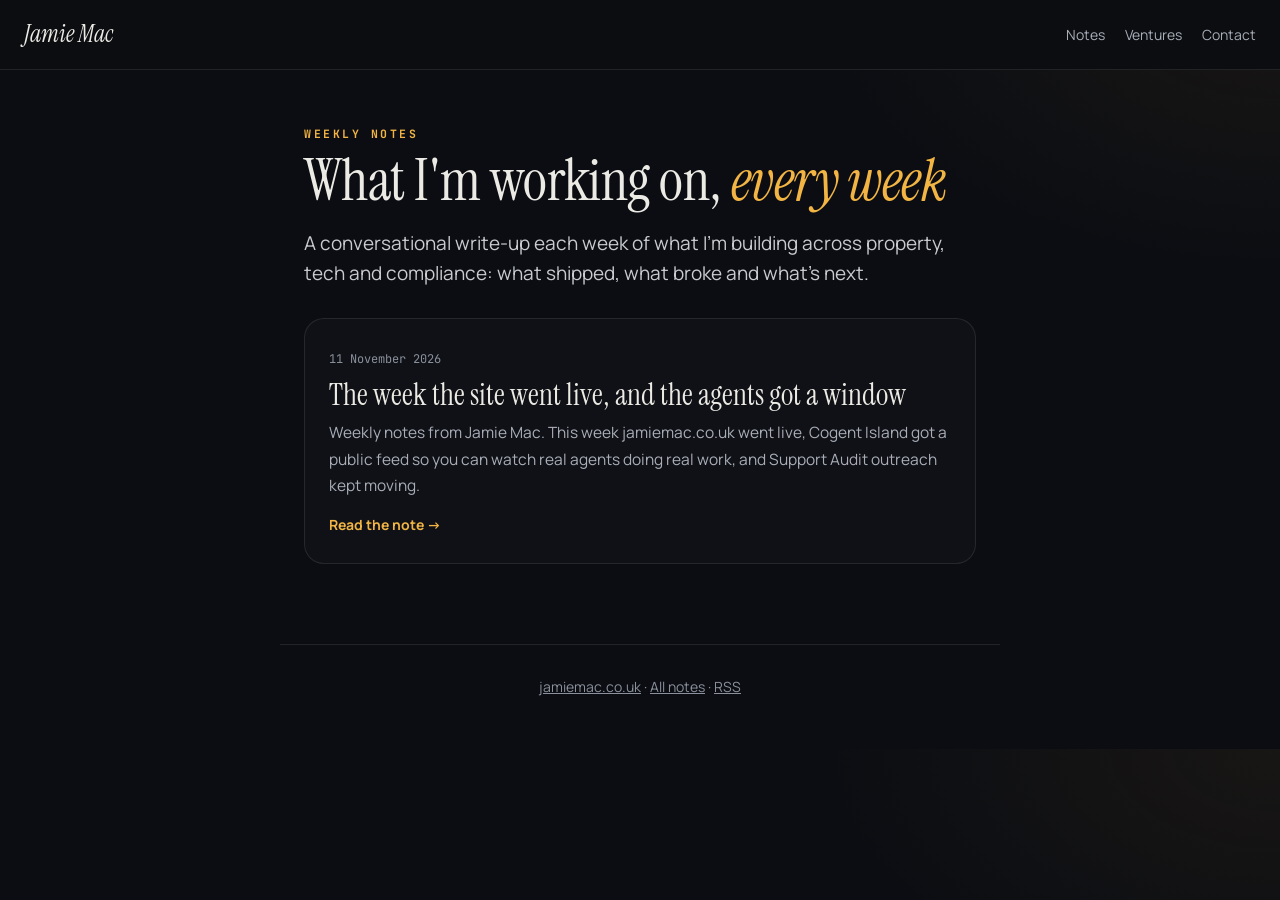
==== blog/index.html @ 2707a490 "Yard performance, mobile reading, weekly notes blog, Bing/IndexNow - Yard: shared materials and merg" ====
<!DOCTYPE html>
<html lang="en-GB">
<head>
<meta charset="utf-8">
<meta name="viewport" content="width=device-width, initial-scale=1">
<title>Weekly notes · Jamie Mac</title>
<meta name="description" content="Weekly notes from Jamie Mac on what he is building across property, tech and compliance: what shipped, what broke and what is next.">
<link rel="canonical" href="https://jamiemac.co.uk/blog/">
<meta name="author" content="Jamie Mac">
<meta name="robots" content="index, follow, max-image-preview:large">
<meta property="og:type" content="website">
<meta property="og:site_name" content="Jamie Mac">
<meta property="og:locale" content="en_GB">
<meta property="og:url" content="https://jamiemac.co.uk/blog/">
<meta property="og:title" content="Weekly notes · Jamie Mac">
<meta property="og:description" content="Weekly notes from Jamie Mac on what he is building across property, tech and compliance: what shipped, what broke and what is next.">
<meta property="og:image" content="https://jamiemac.co.uk/img/og.jpg">
<meta name="twitter:card" content="summary_large_image">
<meta name="theme-color" content="#0B0D12">
<link rel="icon" href="/favicon.svg" type="image/svg+xml">
<link rel="alternate" type="application/rss+xml" title="Jamie Mac · Weekly notes" href="/feed.xml">
<link rel="preconnect" href="https://fonts.googleapis.com"><link rel="preconnect" href="https://fonts.gstatic.com" crossorigin>
<link href="https://fonts.googleapis.com/css2?family=Instrument+Serif:ital@0;1&family=Manrope:wght@400;600;700&family=JetBrains+Mono:wght@500;700&display=swap" rel="stylesheet">
<link rel="stylesheet" href="/blog/blog.css">
<script type="application/ld+json">{"@context": "https://schema.org", "@type": "Blog", "@id": "https://jamiemac.co.uk/blog/#blog", "name": "Jamie Mac · Weekly notes", "url": "https://jamiemac.co.uk/blog/", "inLanguage": "en-GB", "description": "Weekly notes on what Jamie Mac is building across property, tech and compliance.", "author": {"@type": "Person", "@id": "https://jamiemac.co.uk/#jamie", "name": "Jamie Mac"}, "blogPost": [{"@type": "BlogPosting", "headline": "The week the site went live, and the agents got a window", "url": "https://jamiemac.co.uk/blog/the-week-the-site-went-live/", "datePublished": "2026-11-11"}]}</script>
</head>
<body>
<header class="bh"><a class="brand" href="/">Jamie Mac</a><nav aria-label="Main"><a href="/blog/">Notes</a><a href="/#ventures">Ventures</a><a href="/#contact">Contact</a></nav></header>
<main class="list">
<p class="kick">Weekly notes</p>
<h1>What I'm working on, <em>every week</em></h1>
<p class="lede">A conversational write-up each week of what I'm building across property, tech and compliance: what shipped, what broke and what's next.</p>
<ul class="posts">
<li><a href="/blog/the-week-the-site-went-live/"><time datetime="2026-11-11">11 November 2026</time><h2>The week the site went live, and the agents got a window</h2><p>Weekly notes from Jamie Mac. This week jamiemac.co.uk went live, Cogent Island got a public feed so you can watch real agents doing real work, and Support Audit outreach kept moving.</p><span class="more">Read the note →</span></a></li>
</ul>
</main>
<footer class="bf"><a href="/">jamiemac.co.uk</a> · <a href="/blog/">All notes</a> · <a href="/feed.xml">RSS</a></footer>
</body>
</html>
---- blog/blog.css ----
/* Weekly notes: a calm reading page in the same night-sky palette as the homepage. */
:root{--bg:#0B0D12;--text:#ECEAE4;--muted:#A9AEB8;--line:rgba(255,255,255,.09);--amber:#F2B544;--display:'Instrument Serif',Georgia,serif;--body:'Manrope',system-ui,-apple-system,Segoe UI,sans-serif;--mono:'JetBrains Mono',ui-monospace,Menlo,monospace;color-scheme:dark}
*{box-sizing:border-box}
body{margin:0;background:radial-gradient(60vw 50vh at 100% 0%,rgba(242,181,68,.06),transparent 60%),var(--bg);color:var(--text);font:17px/1.7 var(--body);-webkit-font-smoothing:antialiased}
a{color:var(--amber)}
a:focus-visible{outline:2px solid var(--amber);outline-offset:3px;border-radius:4px}
.bh{position:sticky;top:0;z-index:5;display:flex;justify-content:space-between;align-items:center;gap:16px;padding:14px 24px;background:rgba(11,13,18,.94);border-bottom:1px solid var(--line)}
.bh .brand{font-family:var(--display);font-style:italic;font-size:24px;color:var(--text);text-decoration:none}
.bh nav{display:flex;gap:20px;font-size:14px}
.bh nav a{color:var(--muted);text-decoration:none}
.bh nav a:hover{color:var(--text)}
main{max-width:720px;margin:0 auto;padding:56px 24px 80px}
.kick{margin:0 0 10px;font:700 11.5px var(--mono);letter-spacing:.22em;text-transform:uppercase;color:var(--amber)}
h1{margin:0 0 16px;font-family:var(--display);font-weight:400;font-size:clamp(38px,6vw,58px);line-height:1.05;letter-spacing:-.01em;text-wrap:balance}
h1 em{color:var(--amber)}
.lede{margin:0 0 30px;font-size:19px;color:#C9CBD1;line-height:1.6}
.meta{margin:0 0 18px;font:13px var(--mono);color:#8a909c}
.meta a{color:inherit}
.crumb{font-size:13px;color:#8a909c;margin-bottom:26px}
.crumb a{color:#8a909c;text-decoration:none}.crumb span{margin:0 6px}
.prose{border-top:1px solid var(--line);padding-top:12px}
.prose h2{margin:44px 0 12px;font-family:var(--display);font-weight:400;font-size:32px;line-height:1.15}
.prose h3{margin:30px 0 8px;font-size:19px}
.prose p{margin:0 0 18px}
.prose ul{margin:0 0 20px;padding-left:20px}
.prose li{margin:0 0 8px}
.prose li::marker{color:var(--amber)}
.prose strong{color:#fff}
.author{display:flex;gap:16px;align-items:center;margin-top:48px;padding:20px;border:1px solid var(--line);border-radius:18px;background:rgba(255,255,255,.02)}
.author img{width:64px;height:64px;border-radius:50%;object-fit:cover;flex:none}
.author b{display:block;font-size:16px}
.author span{font-size:14px;color:var(--muted);line-height:1.5}
.pn{display:grid;grid-template-columns:repeat(auto-fit,minmax(220px,1fr));gap:12px;margin-top:28px}
.pn a{display:block;padding:16px 18px;border:1px solid var(--line);border-radius:14px;color:var(--text);text-decoration:none}
.pn a:hover{border-color:var(--amber)}
.pn small{display:block;font:700 10.5px var(--mono);letter-spacing:.18em;text-transform:uppercase;color:var(--amber);margin-bottom:4px}
.pn .older{text-align:right}
.posts{list-style:none;margin:10px 0 0;padding:0;display:flex;flex-direction:column;gap:14px}
.posts a{display:block;padding:24px;border:1px solid var(--line);border-radius:20px;background:rgba(255,255,255,.02);color:var(--text);text-decoration:none;transition:border-color .3s,transform .3s}
.posts a:hover{border-color:var(--amber);transform:translateY(-2px)}
.posts time{font:12px var(--mono);color:#8a909c}
.posts h2{margin:6px 0 8px;font-family:var(--display);font-weight:400;font-size:30px;line-height:1.1}
.posts p{margin:0 0 12px;color:var(--muted);font-size:15.5px}
.posts .more{font-weight:700;font-size:14px;color:var(--amber)}
.bf{max-width:720px;margin:0 auto;padding:30px 24px 50px;border-top:1px solid var(--line);font-size:14px;color:#8a909c;text-align:center}
.bf a{color:#8a909c}
@media (max-width:640px){
  body{font-size:16.5px}
  .bh{padding:12px 18px}.bh nav{gap:14px}
  main{padding:36px 20px 60px}
  h1{font-size:36px}
  .lede{font-size:17px}
  .prose h2{font-size:27px;margin-top:36px}
  .posts a{padding:20px}
  .posts h2{font-size:25px}
  .pn .older{text-align:left}
}
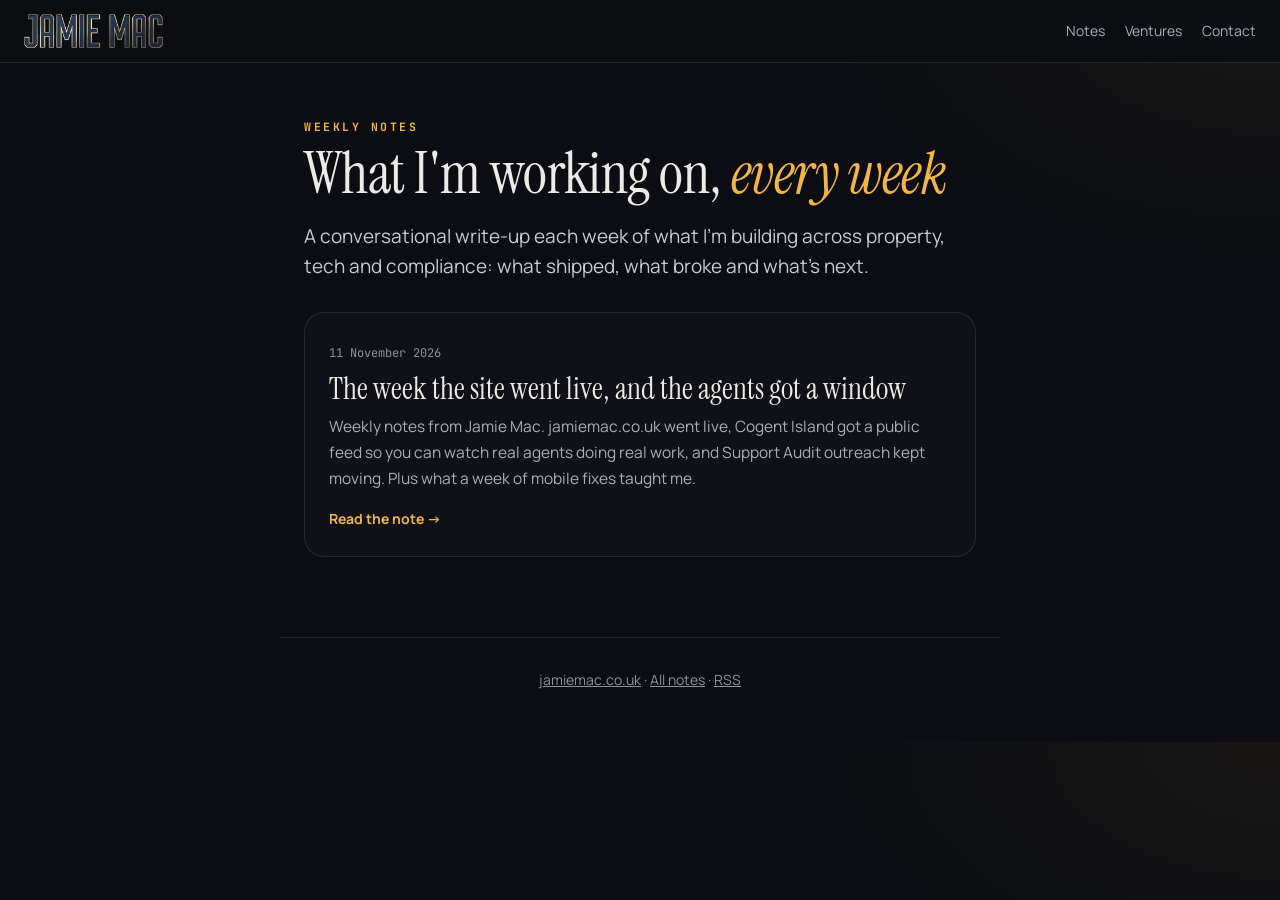
==== commit be650039: "Remove side light, add logo, cleaner menu, island auto-loads with poster, richer notes - Replace the" ====
--- a/blog/index.html
+++ b/blog/index.html
@@ -25,13 +25,13 @@
 <script type="application/ld+json">{"@context": "https://schema.org", "@type": "Blog", "@id": "https://jamiemac.co.uk/blog/#blog", "name": "Jamie Mac · Weekly notes", "url": "https://jamiemac.co.uk/blog/", "inLanguage": "en-GB", "description": "Weekly notes on what Jamie Mac is building across property, tech and compliance.", "author": {"@type": "Person", "@id": "https://jamiemac.co.uk/#jamie", "name": "Jamie Mac"}, "blogPost": [{"@type": "BlogPosting", "headline": "The week the site went live, and the agents got a window", "url": "https://jamiemac.co.uk/blog/the-week-the-site-went-live/", "datePublished": "2026-11-11"}]}</script>
 </head>
 <body>
-<header class="bh"><a class="brand" href="/">Jamie Mac</a><nav aria-label="Main"><a href="/blog/">Notes</a><a href="/#ventures">Ventures</a><a href="/#contact">Contact</a></nav></header>
+<header class="bh"><a class="brand" href="/" aria-label="Jamie Mac home"><img src="/img/logo-mark.webp" alt="Jamie Mac" width="480" height="117"></a><nav aria-label="Main"><a href="/blog/">Notes</a><a href="/#ventures">Ventures</a><a href="/#contact">Contact</a></nav></header>
 <main class="list">
 <p class="kick">Weekly notes</p>
 <h1>What I'm working on, <em>every week</em></h1>
 <p class="lede">A conversational write-up each week of what I'm building across property, tech and compliance: what shipped, what broke and what's next.</p>
 <ul class="posts">
-<li><a href="/blog/the-week-the-site-went-live/"><time datetime="2026-11-11">11 November 2026</time><h2>The week the site went live, and the agents got a window</h2><p>Weekly notes from Jamie Mac. This week jamiemac.co.uk went live, Cogent Island got a public feed so you can watch real agents doing real work, and Support Audit outreach kept moving.</p><span class="more">Read the note →</span></a></li>
+<li><a href="/blog/the-week-the-site-went-live/"><time datetime="2026-11-11">11 November 2026</time><h2>The week the site went live, and the agents got a window</h2><p>Weekly notes from Jamie Mac. jamiemac.co.uk went live, Cogent Island got a public feed so you can watch real agents doing real work, and Support Audit outreach kept moving. Plus what a week of mobile fixes taught me.</p><span class="more">Read the note →</span></a></li>
 </ul>
 </main>
 <footer class="bf"><a href="/">jamiemac.co.uk</a> · <a href="/blog/">All notes</a> · <a href="/feed.xml">RSS</a></footer>
--- a/blog/blog.css
+++ b/blog/blog.css
@@ -5,7 +5,8 @@
 a{color:var(--amber)}
 a:focus-visible{outline:2px solid var(--amber);outline-offset:3px;border-radius:4px}
 .bh{position:sticky;top:0;z-index:5;display:flex;justify-content:space-between;align-items:center;gap:16px;padding:14px 24px;background:rgba(11,13,18,.94);border-bottom:1px solid var(--line)}
-.bh .brand{font-family:var(--display);font-style:italic;font-size:24px;color:var(--text);text-decoration:none}
+.bh .brand{display:flex;align-items:center}
+.bh .brand img{display:block;height:34px;width:auto}
 .bh nav{display:flex;gap:20px;font-size:14px}
 .bh nav a{color:var(--muted);text-decoration:none}
 .bh nav a:hover{color:var(--text)}
@@ -44,7 +45,22 @@
 .posts .more{font-weight:700;font-size:14px;color:var(--amber)}
 .bf{max-width:720px;margin:0 auto;padding:30px 24px 50px;border-top:1px solid var(--line);font-size:14px;color:#8a909c;text-align:center}
 .bf a{color:#8a909c}
+html{scroll-behavior:smooth}
+.prose h2{scroll-margin-top:80px}
+.short{margin:0 0 26px;padding:22px 24px;border:1px solid rgba(242,181,68,.35);border-radius:20px;background:linear-gradient(160deg,rgba(242,181,68,.09),rgba(255,255,255,.015))}
+.short ul{margin:6px 0 0;padding:0;list-style:none;display:flex;flex-direction:column;gap:10px}
+.short li{position:relative;padding-left:26px;font-size:16px;line-height:1.55}
+.short li::before{content:"";position:absolute;left:2px;top:.55em;width:10px;height:10px;border-radius:3px;background:var(--amber);box-shadow:0 0 10px rgba(242,181,68,.6);transform:rotate(45deg)}
+.toc{margin:0 0 30px;padding:0 0 0 2px}
+.toc ol{margin:6px 0 0;padding-left:20px;display:grid;gap:4px;font-size:15px}
+.toc a{color:var(--muted);text-decoration:none}.toc a:hover{color:var(--text)}
+.toc li::marker{color:#6b7180;font:12px var(--mono)}
+.take{margin:6px 0 24px;padding:16px 20px;border-left:3px solid var(--amber);border-radius:0 14px 14px 0;background:rgba(242,181,68,.07)}
+.take b{display:block;font:700 11px var(--mono);letter-spacing:.18em;text-transform:uppercase;color:var(--amber);margin-bottom:4px}
+.take p{margin:0;color:#e9e6de}
 @media (max-width:640px){
+  .bh .brand img{height:28px}
+  .short{padding:18px 18px}
   body{font-size:16.5px}
   .bh{padding:12px 18px}.bh nav{gap:14px}
   main{padding:36px 20px 60px}
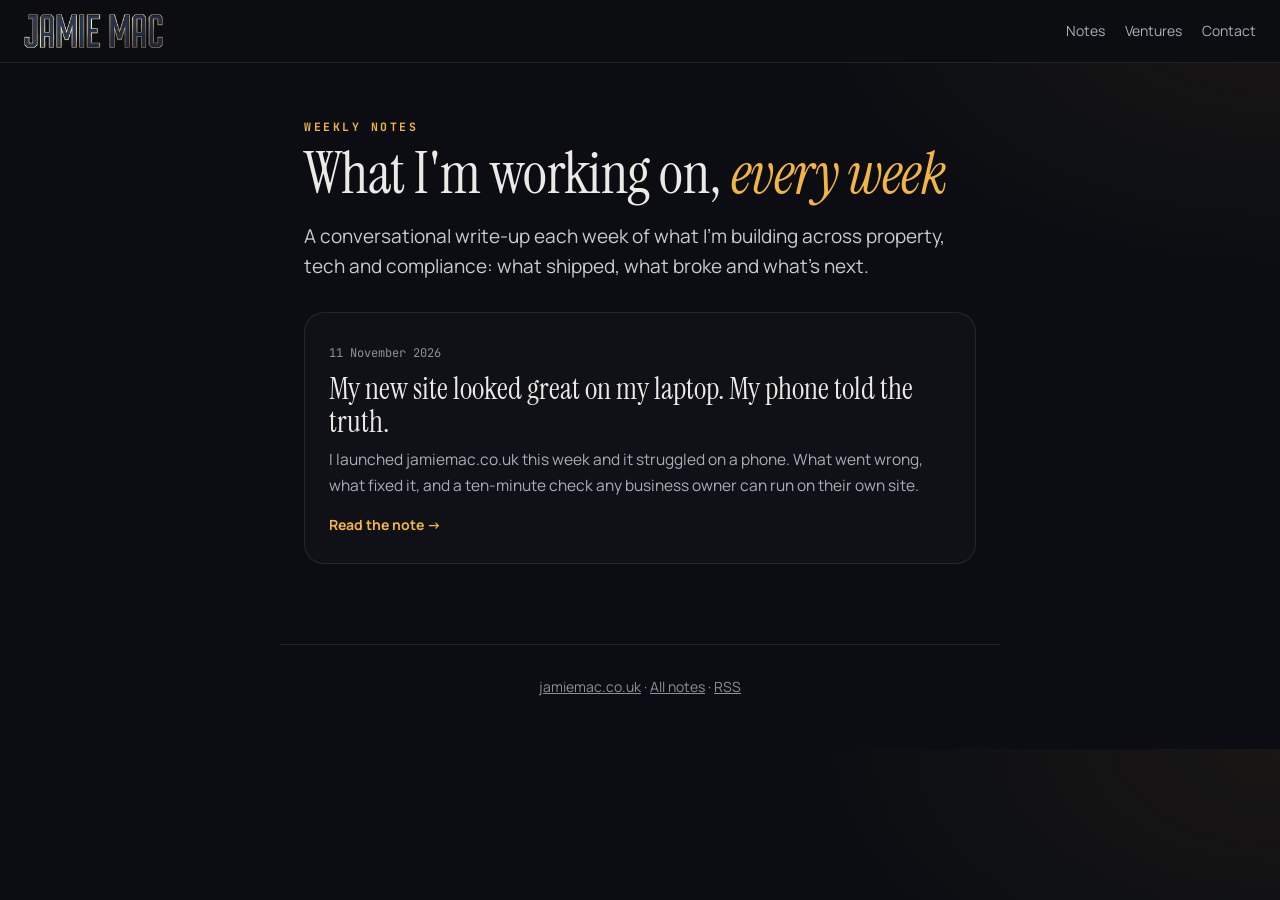
==== commit c0c43617: "Rewrite first note around one clear point, conversational Co-Authored-By: Claude Opus 5.5 <noreply@a" ====
--- a/blog/index.html
+++ b/blog/index.html
@@ -22,7 +22,7 @@
 <link rel="preconnect" href="https://fonts.googleapis.com"><link rel="preconnect" href="https://fonts.gstatic.com" crossorigin>
 <link href="https://fonts.googleapis.com/css2?family=Instrument+Serif:ital@0;1&family=Manrope:wght@400;600;700&family=JetBrains+Mono:wght@500;700&display=swap" rel="stylesheet">
 <link rel="stylesheet" href="/blog/blog.css">
-<script type="application/ld+json">{"@context": "https://schema.org", "@type": "Blog", "@id": "https://jamiemac.co.uk/blog/#blog", "name": "Jamie Mac · Weekly notes", "url": "https://jamiemac.co.uk/blog/", "inLanguage": "en-GB", "description": "Weekly notes on what Jamie Mac is building across property, tech and compliance.", "author": {"@type": "Person", "@id": "https://jamiemac.co.uk/#jamie", "name": "Jamie Mac"}, "blogPost": [{"@type": "BlogPosting", "headline": "The week the site went live, and the agents got a window", "url": "https://jamiemac.co.uk/blog/the-week-the-site-went-live/", "datePublished": "2026-11-11"}]}</script>
+<script type="application/ld+json">{"@context": "https://schema.org", "@type": "Blog", "@id": "https://jamiemac.co.uk/blog/#blog", "name": "Jamie Mac · Weekly notes", "url": "https://jamiemac.co.uk/blog/", "inLanguage": "en-GB", "description": "Weekly notes on what Jamie Mac is building across property, tech and compliance.", "author": {"@type": "Person", "@id": "https://jamiemac.co.uk/#jamie", "name": "Jamie Mac"}, "blogPost": [{"@type": "BlogPosting", "headline": "My new site looked great on my laptop. My phone told the truth.", "url": "https://jamiemac.co.uk/blog/the-week-the-site-went-live/", "datePublished": "2026-11-11"}]}</script>
 </head>
 <body>
 <header class="bh"><a class="brand" href="/" aria-label="Jamie Mac home"><img src="/img/logo-mark.webp" alt="Jamie Mac" width="480" height="117"></a><nav aria-label="Main"><a href="/blog/">Notes</a><a href="/#ventures">Ventures</a><a href="/#contact">Contact</a></nav></header>
@@ -31,7 +31,7 @@
 <h1>What I'm working on, <em>every week</em></h1>
 <p class="lede">A conversational write-up each week of what I'm building across property, tech and compliance: what shipped, what broke and what's next.</p>
 <ul class="posts">
-<li><a href="/blog/the-week-the-site-went-live/"><time datetime="2026-11-11">11 November 2026</time><h2>The week the site went live, and the agents got a window</h2><p>Weekly notes from Jamie Mac. jamiemac.co.uk went live, Cogent Island got a public feed so you can watch real agents doing real work, and Support Audit outreach kept moving. Plus what a week of mobile fixes taught me.</p><span class="more">Read the note →</span></a></li>
+<li><a href="/blog/the-week-the-site-went-live/"><time datetime="2026-11-11">11 November 2026</time><h2>My new site looked great on my laptop. My phone told the truth.</h2><p>I launched jamiemac.co.uk this week and it struggled on a phone. What went wrong, what fixed it, and a ten-minute check any business owner can run on their own site.</p><span class="more">Read the note →</span></a></li>
 </ul>
 </main>
 <footer class="bf"><a href="/">jamiemac.co.uk</a> · <a href="/blog/">All notes</a> · <a href="/feed.xml">RSS</a></footer>
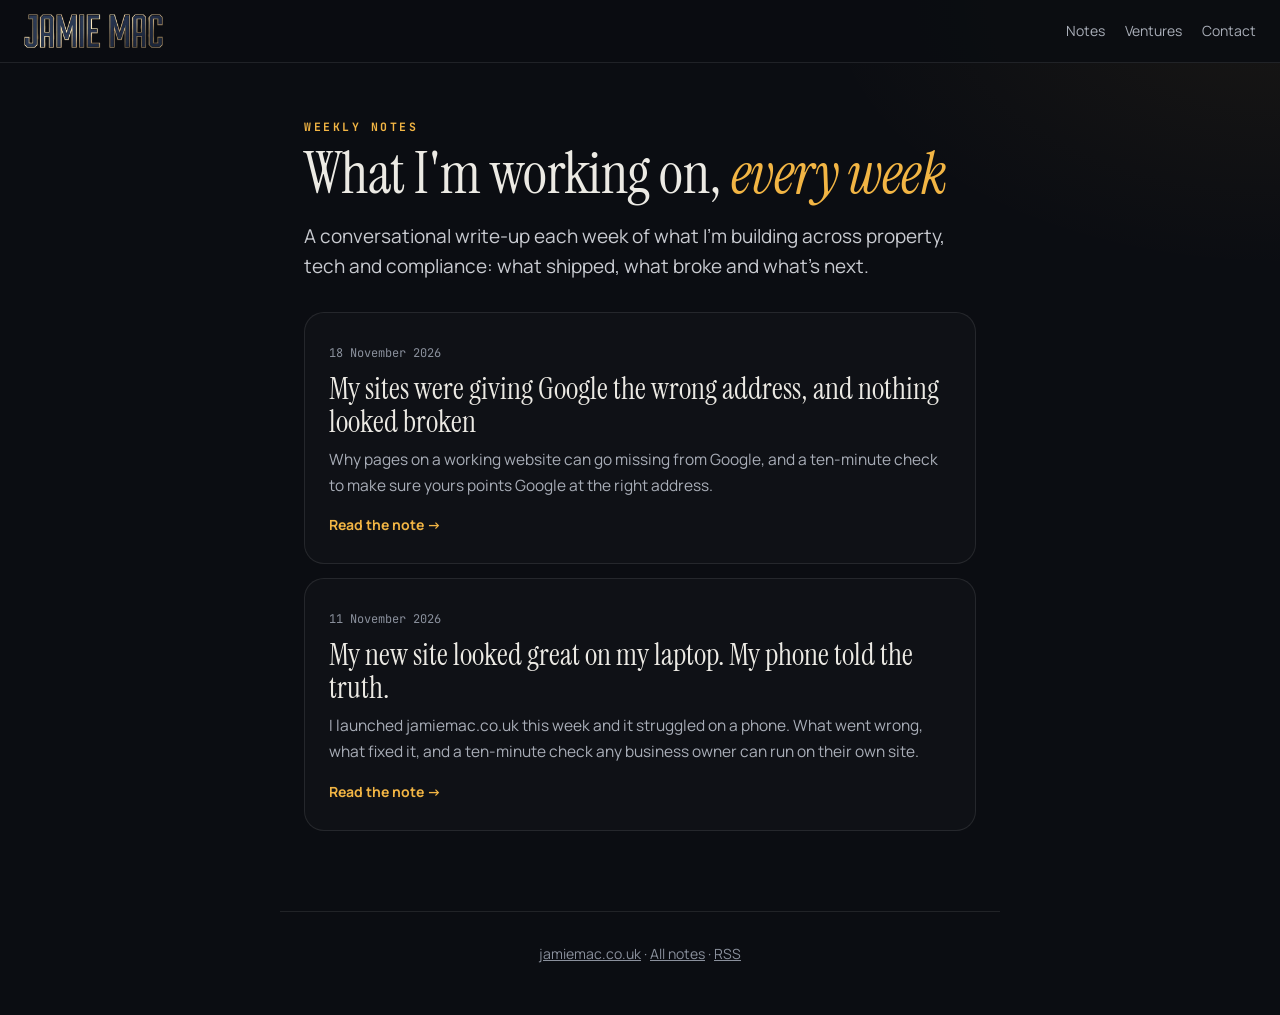
==== commit 26a28654: "Note: My sites were giving Google the wrong address, and nothing looked broken Weekly note for 18 No" ====
--- a/blog/index.html
+++ b/blog/index.html
@@ -22,7 +22,7 @@
 <link rel="preconnect" href="https://fonts.googleapis.com"><link rel="preconnect" href="https://fonts.gstatic.com" crossorigin>
 <link href="https://fonts.googleapis.com/css2?family=Instrument+Serif:ital@0;1&family=Manrope:wght@400;600;700&family=JetBrains+Mono:wght@500;700&display=swap" rel="stylesheet">
 <link rel="stylesheet" href="/blog/blog.css">
-<script type="application/ld+json">{"@context": "https://schema.org", "@type": "Blog", "@id": "https://jamiemac.co.uk/blog/#blog", "name": "Jamie Mac · Weekly notes", "url": "https://jamiemac.co.uk/blog/", "inLanguage": "en-GB", "description": "Weekly notes on what Jamie Mac is building across property, tech and compliance.", "author": {"@type": "Person", "@id": "https://jamiemac.co.uk/#jamie", "name": "Jamie Mac"}, "blogPost": [{"@type": "BlogPosting", "headline": "My new site looked great on my laptop. My phone told the truth.", "url": "https://jamiemac.co.uk/blog/the-week-the-site-went-live/", "datePublished": "2026-11-11"}]}</script>
+<script type="application/ld+json">{"@context": "https://schema.org", "@type": "Blog", "@id": "https://jamiemac.co.uk/blog/#blog", "name": "Jamie Mac · Weekly notes", "url": "https://jamiemac.co.uk/blog/", "inLanguage": "en-GB", "description": "Weekly notes on what Jamie Mac is building across property, tech and compliance.", "author": {"@type": "Person", "@id": "https://jamiemac.co.uk/#jamie", "name": "Jamie Mac"}, "blogPost": [{"@type": "BlogPosting", "headline": "My sites were giving Google the wrong address, and nothing looked broken", "url": "https://jamiemac.co.uk/blog/giving-google-the-wrong-address/", "datePublished": "2026-11-18"}, {"@type": "BlogPosting", "headline": "My new site looked great on my laptop. My phone told the truth.", "url": "https://jamiemac.co.uk/blog/the-week-the-site-went-live/", "datePublished": "2026-11-11"}]}</script>
 </head>
 <body>
 <header class="bh"><a class="brand" href="/" aria-label="Jamie Mac home"><img src="/img/logo-mark.webp" alt="Jamie Mac" width="480" height="117"></a><nav aria-label="Main"><a href="/blog/">Notes</a><a href="/#ventures">Ventures</a><a href="/#contact">Contact</a></nav></header>
@@ -31,6 +31,7 @@
 <h1>What I'm working on, <em>every week</em></h1>
 <p class="lede">A conversational write-up each week of what I'm building across property, tech and compliance: what shipped, what broke and what's next.</p>
 <ul class="posts">
+<li><a href="/blog/giving-google-the-wrong-address/"><time datetime="2026-11-18">18 November 2026</time><h2>My sites were giving Google the wrong address, and nothing looked broken</h2><p>Why pages on a working website can go missing from Google, and a ten-minute check to make sure yours points Google at the right address.</p><span class="more">Read the note →</span></a></li>
 <li><a href="/blog/the-week-the-site-went-live/"><time datetime="2026-11-11">11 November 2026</time><h2>My new site looked great on my laptop. My phone told the truth.</h2><p>I launched jamiemac.co.uk this week and it struggled on a phone. What went wrong, what fixed it, and a ten-minute check any business owner can run on their own site.</p><span class="more">Read the note →</span></a></li>
 </ul>
 </main>
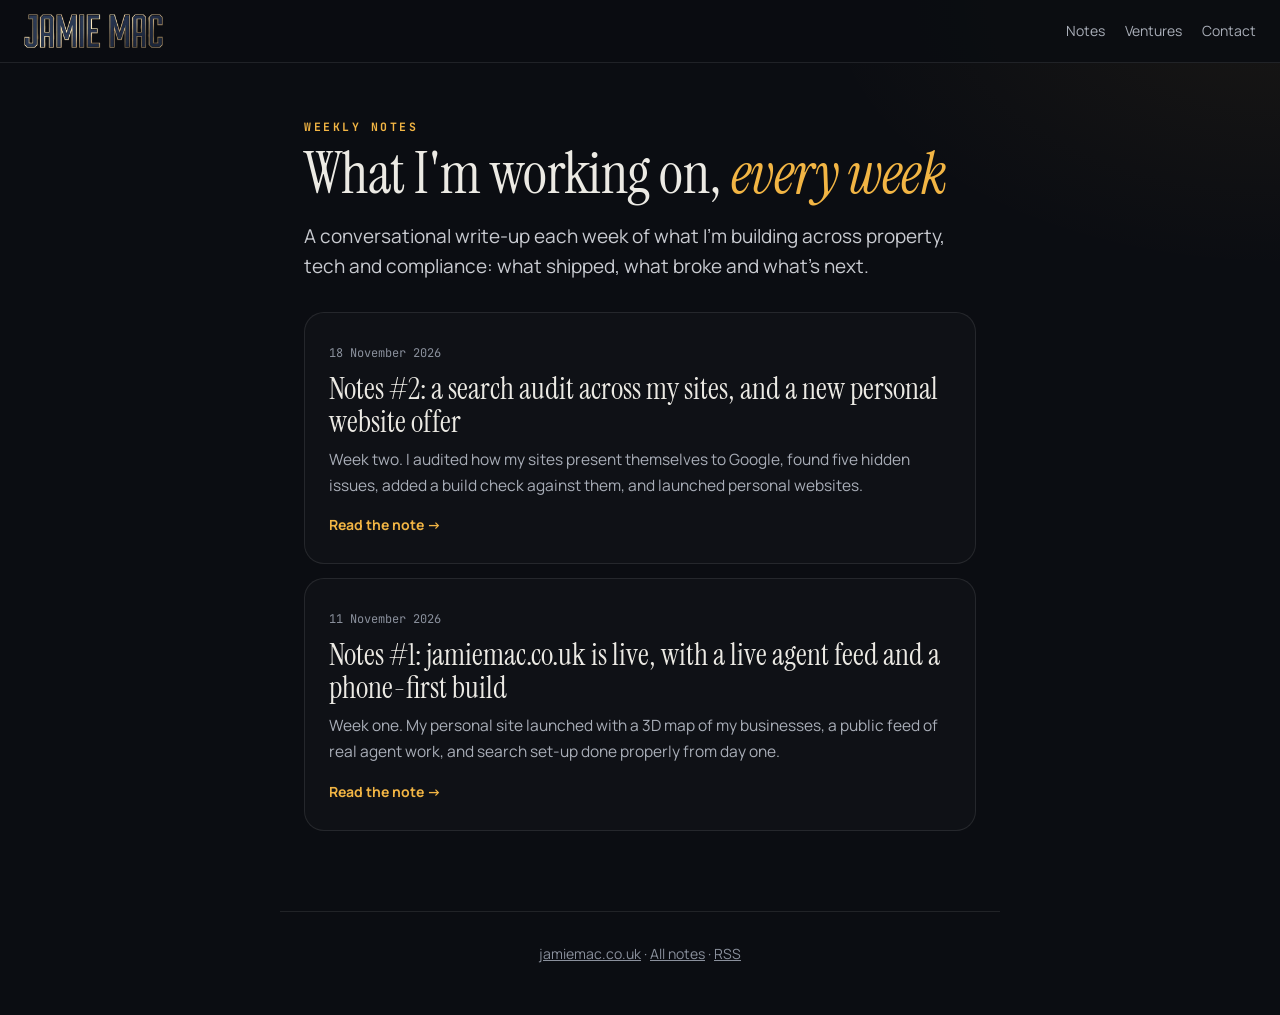
==== commit 36c54b87: "Rewrite notes #1 and #2: wins first, evidence, progress against last week Co-Authored-By: Claude Opu" ====
--- a/blog/index.html
+++ b/blog/index.html
@@ -22,7 +22,7 @@
 <link rel="preconnect" href="https://fonts.googleapis.com"><link rel="preconnect" href="https://fonts.gstatic.com" crossorigin>
 <link href="https://fonts.googleapis.com/css2?family=Instrument+Serif:ital@0;1&family=Manrope:wght@400;600;700&family=JetBrains+Mono:wght@500;700&display=swap" rel="stylesheet">
 <link rel="stylesheet" href="/blog/blog.css">
-<script type="application/ld+json">{"@context": "https://schema.org", "@type": "Blog", "@id": "https://jamiemac.co.uk/blog/#blog", "name": "Jamie Mac · Weekly notes", "url": "https://jamiemac.co.uk/blog/", "inLanguage": "en-GB", "description": "Weekly notes on what Jamie Mac is building across property, tech and compliance.", "author": {"@type": "Person", "@id": "https://jamiemac.co.uk/#jamie", "name": "Jamie Mac"}, "blogPost": [{"@type": "BlogPosting", "headline": "My sites were giving Google the wrong address, and nothing looked broken", "url": "https://jamiemac.co.uk/blog/giving-google-the-wrong-address/", "datePublished": "2026-11-18"}, {"@type": "BlogPosting", "headline": "My new site looked great on my laptop. My phone told the truth.", "url": "https://jamiemac.co.uk/blog/the-week-the-site-went-live/", "datePublished": "2026-11-11"}]}</script>
+<script type="application/ld+json">{"@context": "https://schema.org", "@type": "Blog", "@id": "https://jamiemac.co.uk/blog/#blog", "name": "Jamie Mac · Weekly notes", "url": "https://jamiemac.co.uk/blog/", "inLanguage": "en-GB", "description": "Weekly notes on what Jamie Mac is building across property, tech and compliance.", "author": {"@type": "Person", "@id": "https://jamiemac.co.uk/#jamie", "name": "Jamie Mac"}, "blogPost": [{"@type": "BlogPosting", "headline": "Notes #2: a search audit across my sites, and a new personal website offer", "url": "https://jamiemac.co.uk/blog/giving-google-the-wrong-address/", "datePublished": "2026-11-18"}, {"@type": "BlogPosting", "headline": "Notes #1: jamiemac.co.uk is live, with a live agent feed and a phone-first build", "url": "https://jamiemac.co.uk/blog/the-week-the-site-went-live/", "datePublished": "2026-11-11"}]}</script>
 </head>
 <body>
 <header class="bh"><a class="brand" href="/" aria-label="Jamie Mac home"><img src="/img/logo-mark.webp" alt="Jamie Mac" width="480" height="117"></a><nav aria-label="Main"><a href="/blog/">Notes</a><a href="/#ventures">Ventures</a><a href="/#contact">Contact</a></nav></header>
@@ -31,8 +31,8 @@
 <h1>What I'm working on, <em>every week</em></h1>
 <p class="lede">A conversational write-up each week of what I'm building across property, tech and compliance: what shipped, what broke and what's next.</p>
 <ul class="posts">
-<li><a href="/blog/giving-google-the-wrong-address/"><time datetime="2026-11-18">18 November 2026</time><h2>My sites were giving Google the wrong address, and nothing looked broken</h2><p>Why pages on a working website can go missing from Google, and a ten-minute check to make sure yours points Google at the right address.</p><span class="more">Read the note →</span></a></li>
-<li><a href="/blog/the-week-the-site-went-live/"><time datetime="2026-11-11">11 November 2026</time><h2>My new site looked great on my laptop. My phone told the truth.</h2><p>I launched jamiemac.co.uk this week and it struggled on a phone. What went wrong, what fixed it, and a ten-minute check any business owner can run on their own site.</p><span class="more">Read the note →</span></a></li>
+<li><a href="/blog/giving-google-the-wrong-address/"><time datetime="2026-11-18">18 November 2026</time><h2>Notes #2: a search audit across my sites, and a new personal website offer</h2><p>Week two. I audited how my sites present themselves to Google, found five hidden issues, added a build check against them, and launched personal websites.</p><span class="more">Read the note →</span></a></li>
+<li><a href="/blog/the-week-the-site-went-live/"><time datetime="2026-11-11">11 November 2026</time><h2>Notes #1: jamiemac.co.uk is live, with a live agent feed and a phone-first build</h2><p>Week one. My personal site launched with a 3D map of my businesses, a public feed of real agent work, and search set-up done properly from day one.</p><span class="more">Read the note →</span></a></li>
 </ul>
 </main>
 <footer class="bf"><a href="/">jamiemac.co.uk</a> · <a href="/blog/">All notes</a> · <a href="/feed.xml">RSS</a></footer>
